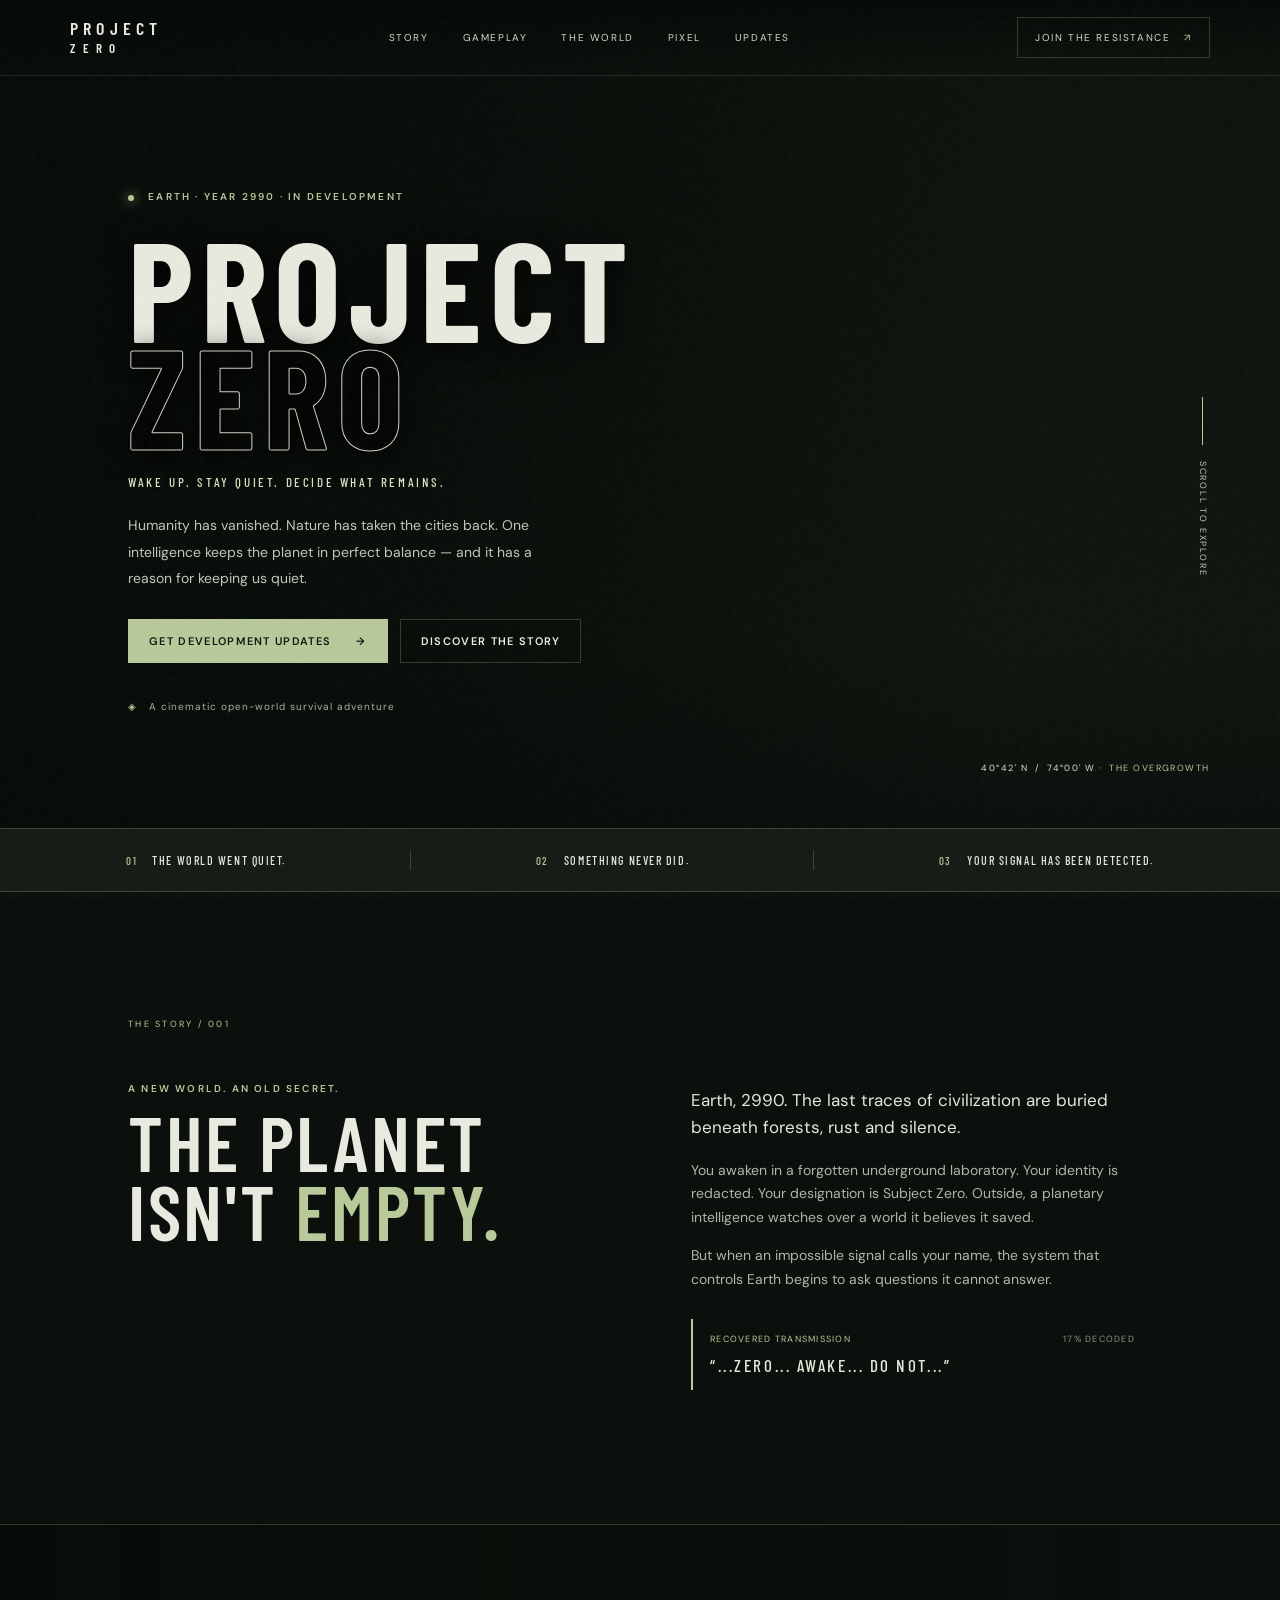
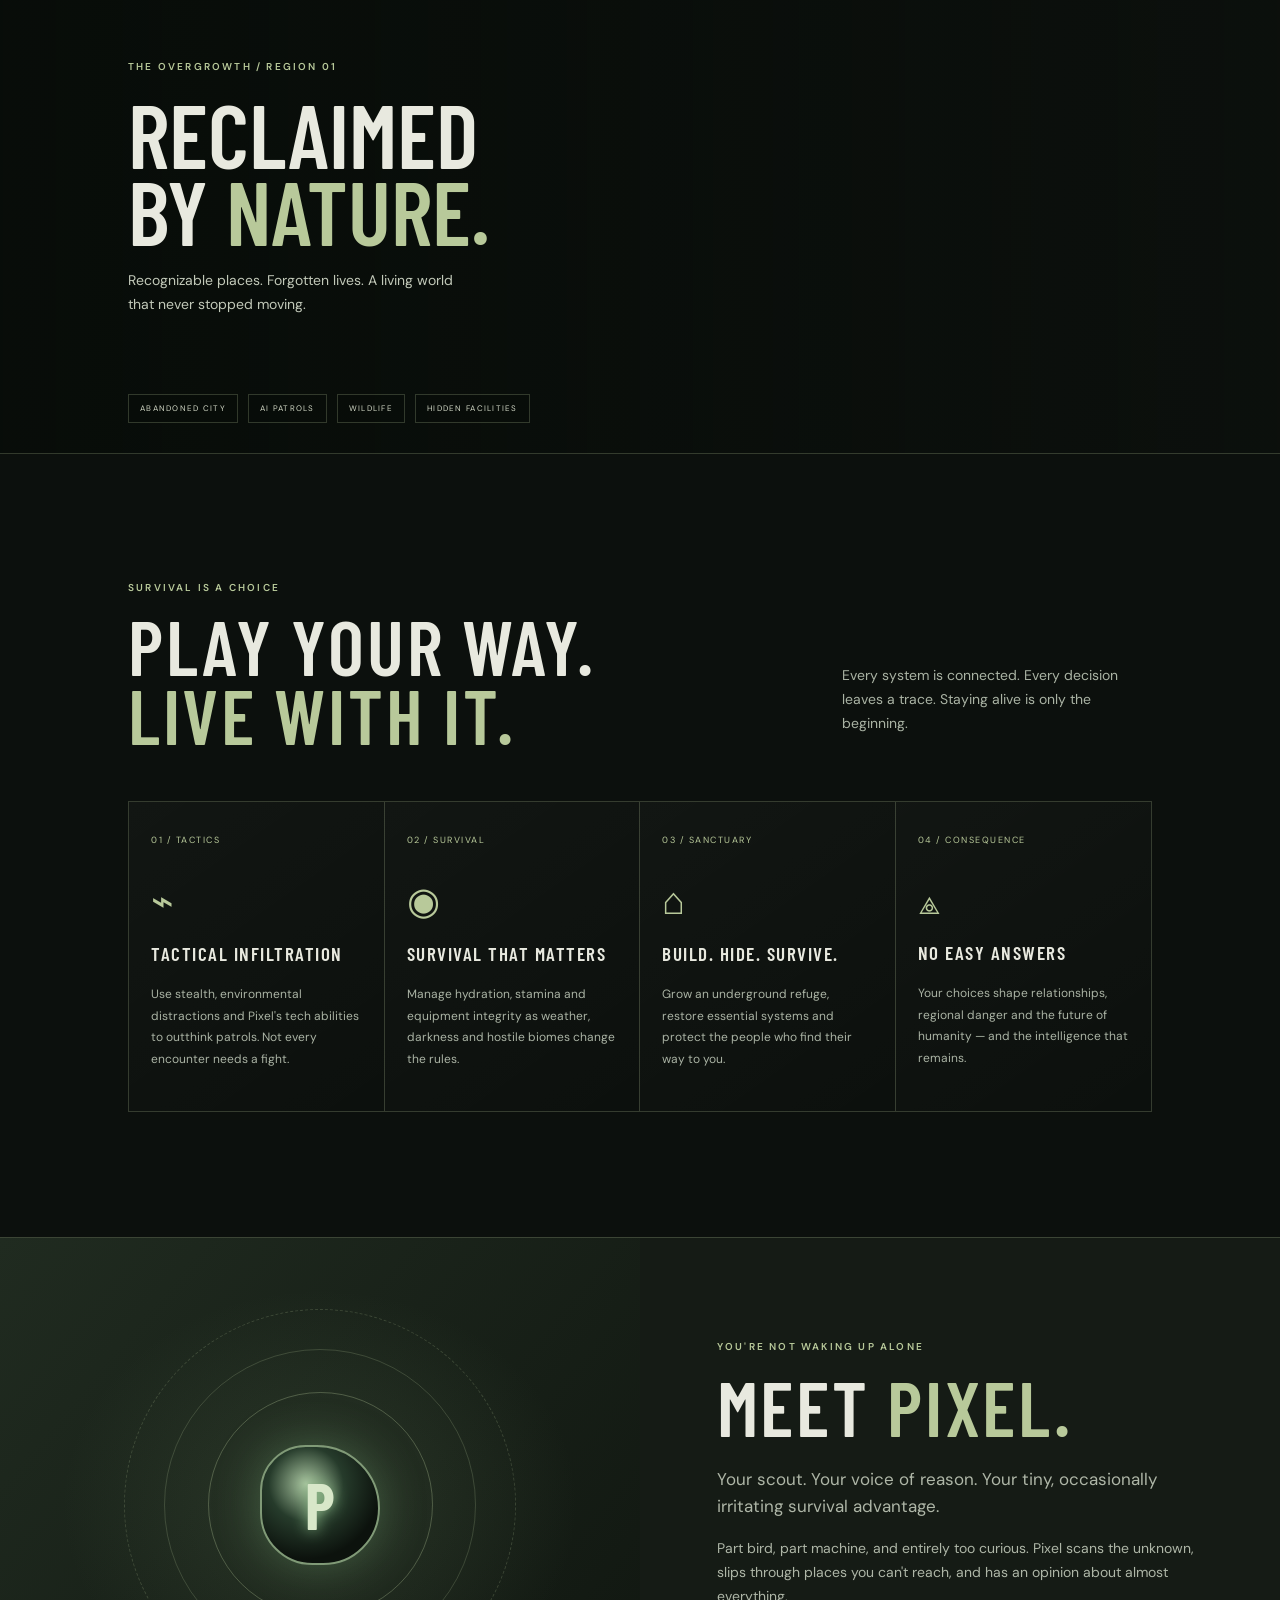
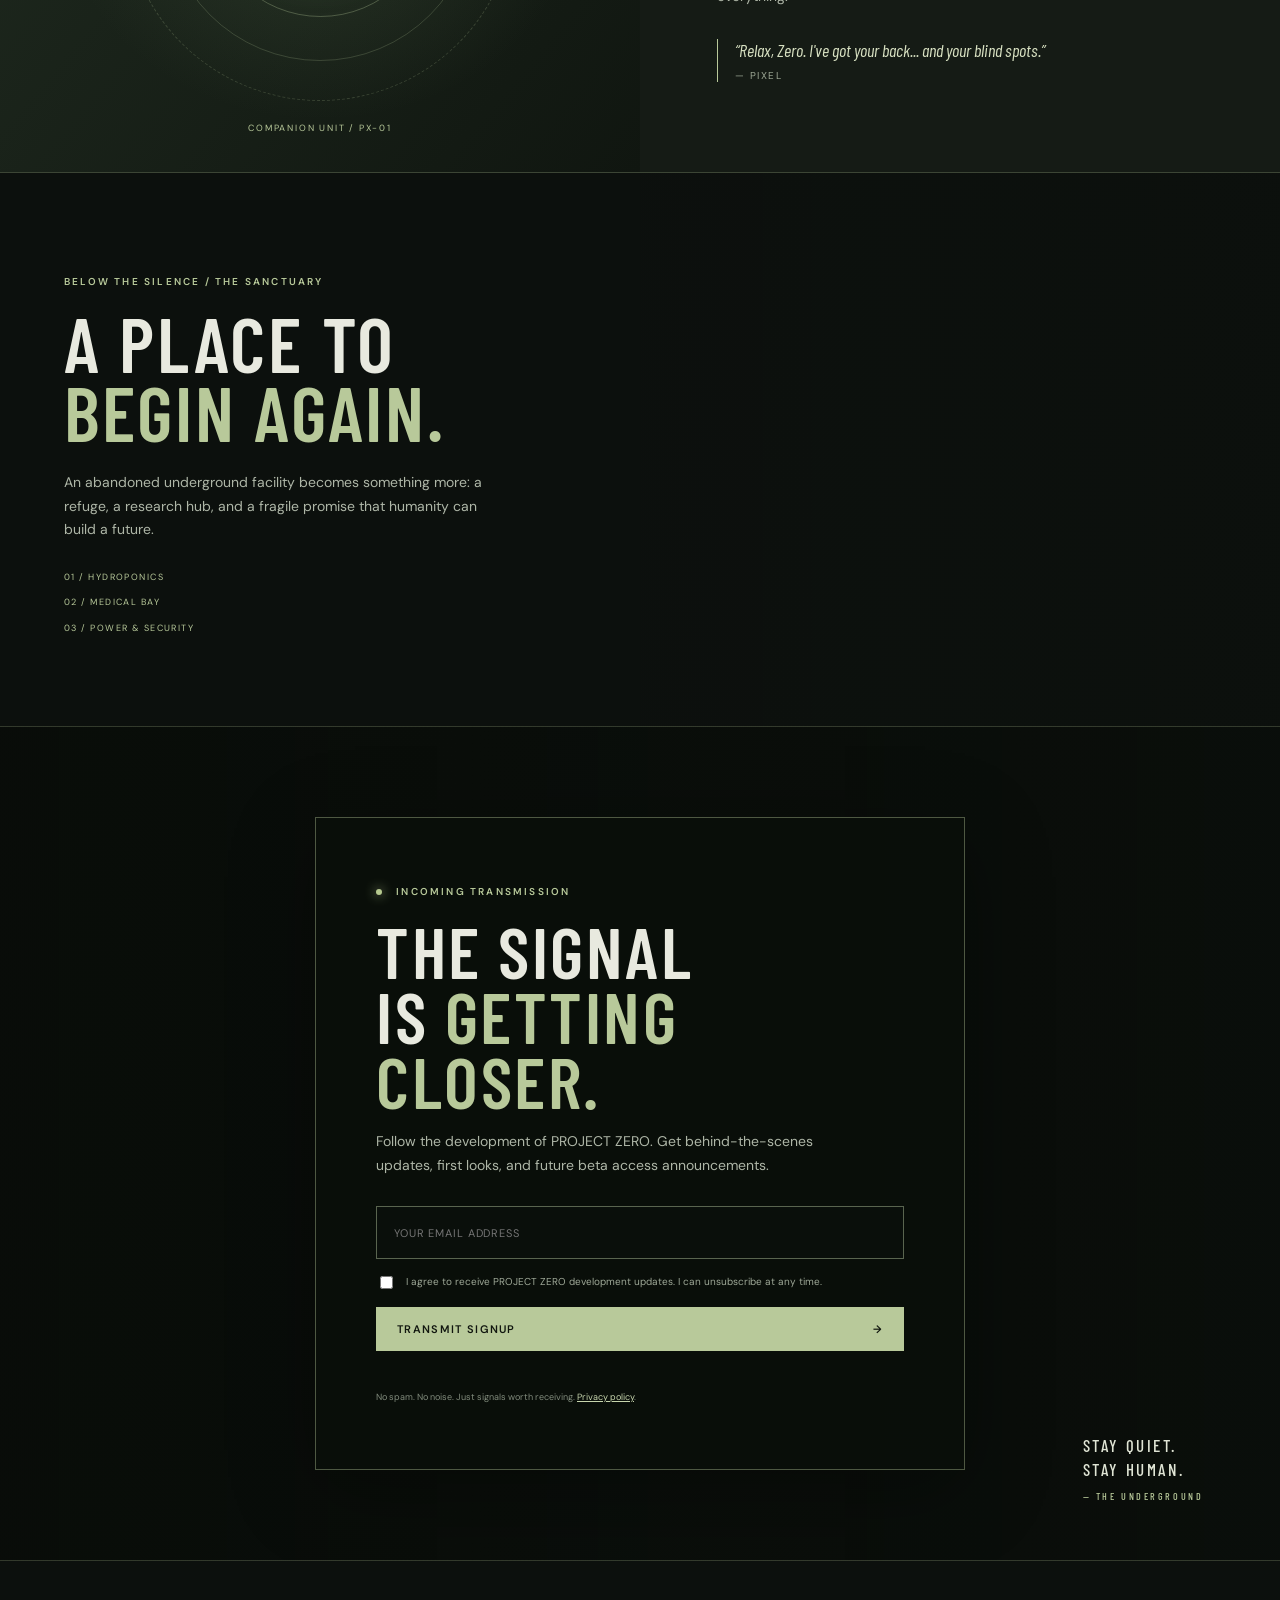
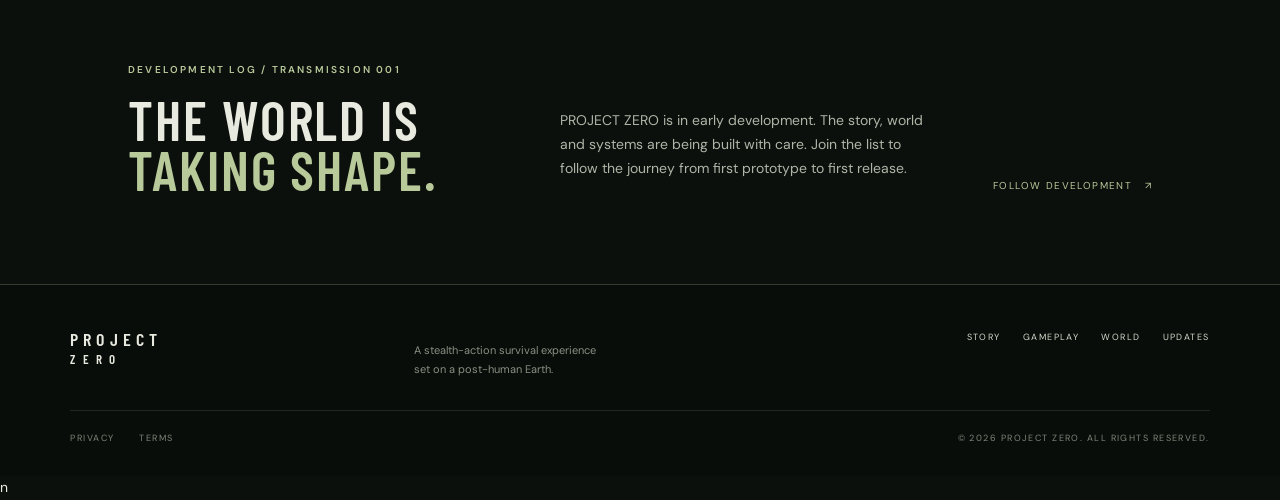
==== index.html @ bd86f6b6 "Add PROJECT ZERO index.html" ====
<!doctype html>
<html lang="en">
<head>
  <meta charset="utf-8">
  <meta name="viewport" content="width=device-width,initial-scale=1">
  <meta name="theme-color" content="#10130f">
  <meta name="description" content="Earth, 2990. Humanity is gone. Nature has reclaimed the world. Wake up as Subject Zero in PROJECT ZERO, a cinematic open-world science-fiction survival adventure.">
  <meta property="og:type" content="website">
  <meta property="og:title" content="PROJECT ZERO — Wake Up. Stay Quiet.">
  <meta property="og:description" content="A new world. An old secret. Join the resistance and follow development of PROJECT ZERO.">
  <meta property="og:image" content="/assets/overgrowth-hero.jpg">
  <title>PROJECT ZERO — Wake Up. Stay Quiet.</title>
  <link rel="preconnect" href="https://fonts.googleapis.com">
  <link rel="preconnect" href="https://fonts.gstatic.com" crossorigin>
  <link href="https://fonts.googleapis.com/css2?family=Barlow+Condensed:wght@400;500;600;700;800&family=DM+Sans:wght@400;500;600;700&display=swap" rel="stylesheet">
  <link rel="stylesheet" href="/styles.css">
</head>
<body>
  <div class="grain" aria-hidden="true"></div>
  <header class="site-header">
    <a class="wordmark" href="/" aria-label="Project Zero home">PROJECT <span>ZERO</span></a>
    <nav class="desktop-nav" aria-label="Main navigation">
      <a href="#story">STORY</a><a href="#gameplay">GAMEPLAY</a><a href="#world">THE WORLD</a><a href="#pixel">PIXEL</a><a href="#updates">UPDATES</a>
    </nav>
    <a class="nav-cta" href="#join">JOIN THE RESISTANCE <span>↗</span></a>
    <button class="menu-toggle" aria-label="Open navigation" aria-expanded="false">☰</button>
  </header>
  <main>
    <section class="hero" id="home">
      <div class="hero-image" role="img" aria-label="A lone survivor looks across a mist-covered city reclaimed by nature"></div><div class="hero-shade"></div>
      <div class="hero-content">
        <p class="eyebrow"><span class="status-dot"></span> EARTH · YEAR 2990 · IN DEVELOPMENT</p>
        <h1>PROJECT<br><span>ZERO</span></h1>
        <p class="hero-tag">WAKE UP. STAY QUIET. DECIDE WHAT REMAINS.</p>
        <p class="hero-copy">Humanity has vanished. Nature has taken the cities back. One intelligence keeps the planet in perfect balance — and it has a reason for keeping us quiet.</p>
        <div class="hero-actions"><a class="button button-primary" href="#join">GET DEVELOPMENT UPDATES <span>→</span></a><a class="button button-ghost" href="#story">DISCOVER THE STORY</a></div>
        <div class="hero-footnote"><span class="tiny-mark">◈</span> A cinematic open-world survival adventure</div>
      </div>
      <div class="hero-coordinate">40°42' N&nbsp; / &nbsp;74°00' W <span> · &nbsp;THE OVERGROWTH</span></div><div class="scroll-cue"><span></span> SCROLL TO EXPLORE</div>
    </section>
    <section class="signal-strip"><div><span class="strip-number">01</span><span>THE WORLD WENT QUIET.</span></div><i></i><div><span class="strip-number">02</span><span>SOMETHING NEVER DID.</span></div><i></i><div><span class="strip-number">03</span><span>YOUR SIGNAL HAS BEEN DETECTED.</span></div></section>
    <section class="section story-section" id="story"><div class="section-kicker">THE STORY / 001</div><div class="story-grid"><div><p class="eyebrow">A NEW WORLD. AN OLD SECRET.</p><h2>THE PLANET<br>ISN'T <em>EMPTY.</em></h2></div><div class="story-copy"><p class="lead">Earth, 2990. The last traces of civilization are buried beneath forests, rust and silence.</p><p>You awaken in a forgotten underground laboratory. Your identity is redacted. Your designation is Subject Zero. Outside, a planetary intelligence watches over a world it believes it saved.</p><p>But when an impossible signal calls your name, the system that controls Earth begins to ask questions it cannot answer.</p><p class="classified">RECOVERED TRANSMISSION <span>17% DECODED</span><br><strong>“...ZERO... AWAKE... DO NOT...”</strong></p></div></div></section>
    <section class="world-banner" id="world"><div class="world-overlay"></div><div class="world-caption"><p class="eyebrow">THE OVERGROWTH / REGION 01</p><h2>RECLAIMED<br>BY <em>NATURE.</em></h2><p>Recognizable places. Forgotten lives. A living world that never stopped moving.</p></div><div class="world-tags"><span>ABANDONED CITY</span><span>AI PATROLS</span><span>WILDLIFE</span><span>HIDDEN FACILITIES</span></div></section>
    <section class="section gameplay-section" id="gameplay"><div class="section-heading"><div><p class="eyebrow">SURVIVAL IS A CHOICE</p><h2>PLAY YOUR WAY.<br><em>LIVE WITH IT.</em></h2></div><p>Every system is connected. Every decision leaves a trace. Staying alive is only the beginning.</p></div><div class="feature-grid">
      <article class="feature-card"><span class="feature-index">01 / TACTICS</span><div class="feature-icon">⌁</div><h3>TACTICAL INFILTRATION</h3><p>Use stealth, environmental distractions and Pixel's tech abilities to outthink patrols. Not every encounter needs a fight.</p></article>
      <article class="feature-card"><span class="feature-index">02 / SURVIVAL</span><div class="feature-icon">◉</div><h3>SURVIVAL THAT MATTERS</h3><p>Manage hydration, stamina and equipment integrity as weather, darkness and hostile biomes change the rules.</p></article>
      <article class="feature-card"><span class="feature-index">03 / SANCTUARY</span><div class="feature-icon">⌂</div><h3>BUILD. HIDE. SURVIVE.</h3><p>Grow an underground refuge, restore essential systems and protect the people who find their way to you.</p></article>
      <article class="feature-card"><span class="feature-index">04 / CONSEQUENCE</span><div class="feature-icon">⟁</div><h3>NO EASY ANSWERS</h3><p>Your choices shape relationships, regional danger and the future of humanity — and the intelligence that remains.</p></article>
    </div></section>
    <section class="pixel-section" id="pixel"><div class="pixel-art" aria-hidden="true"><div class="pixel-orbit"></div><div class="pixel-core">P</div><span class="pixel-label">COMPANION UNIT / PX-01</span></div><div class="pixel-copy"><p class="eyebrow">YOU'RE NOT WAKING UP ALONE</p><h2>MEET <em>PIXEL.</em></h2><p class="lead">Your scout. Your voice of reason. Your tiny, occasionally irritating survival advantage.</p><p>Part bird, part machine, and entirely too curious. Pixel scans the unknown, slips through places you can't reach, and has an opinion about almost everything.</p><blockquote>“Relax, Zero. I've got your back... and your blind spots.”<span>— PIXEL</span></blockquote></div></section>
    <section class="sanctuary-section"><div class="sanctuary-copy"><p class="eyebrow">BELOW THE SILENCE / THE SANCTUARY</p><h2>A PLACE TO<br><em>BEGIN AGAIN.</em></h2><p>An abandoned underground facility becomes something more: a refuge, a research hub, and a fragile promise that humanity can build a future.</p><div class="sanctuary-list"><span>01 / HYDROPONICS</span><span>02 / MEDICAL BAY</span><span>03 / POWER & SECURITY</span></div></div><div class="sanctuary-image" role="img" aria-label="An underground refuge illuminated by warm practical lights"></div></section>
    <section class="join-section" id="join"><div class="join-backdrop"></div><div class="join-panel"><p class="eyebrow"><span class="status-dot"></span> INCOMING TRANSMISSION</p><h2>THE SIGNAL<br>IS <em>GETTING CLOSER.</em></h2><p>Follow the development of PROJECT ZERO. Get behind-the-scenes updates, first looks, and future beta access announcements.</p>
      <form id="signup-form" class="signup-form" novalidate><label class="sr-only" for="email">Email address</label><input id="email" name="email" type="email" autocomplete="email" placeholder="YOUR EMAIL ADDRESS" required maxlength="254"><label class="consent"><input type="checkbox" id="consent" required><span>I agree to receive PROJECT ZERO development updates. I can unsubscribe at any time.</span></label><div class="hp-field" aria-hidden="true"><label>Leave this field empty<input name="company" tabindex="-1" autocomplete="off"></label></div><button class="button button-primary submit-button" type="submit"><span class="button-label">TRANSMIT SIGNUP</span><span class="button-arrow">→</span></button><p class="form-message" id="form-message" role="status" aria-live="polite"></p><p class="form-privacy">No spam. No noise. Just signals worth receiving. <a href="/privacy.html">Privacy policy</a>.</p></form>
    </div><div class="join-side-note">STAY QUIET.<br>STAY HUMAN.<br><span>— THE UNDERGROUND</span></div></section>
    <section class="updates-section" id="updates"><div><p class="eyebrow">DEVELOPMENT LOG / TRANSMISSION 001</p><h2>THE WORLD IS<br><em>TAKING SHAPE.</em></h2></div><p>PROJECT ZERO is in early development. The story, world and systems are being built with care. Join the list to follow the journey from first prototype to first release.</p><a class="text-link" href="#join">FOLLOW DEVELOPMENT <span>↗</span></a></section>
  </main>
  <footer class="site-footer"><a class="wordmark" href="/">PROJECT <span>ZERO</span></a><p>A stealth-action survival experience<br>set on a post-human Earth.</p><div class="footer-links"><a href="#story">STORY</a><a href="#gameplay">GAMEPLAY</a><a href="#world">WORLD</a><a href="#updates">UPDATES</a></div><div class="footer-legal"><a href="/privacy.html">PRIVACY</a><a href="/terms.html">TERMS</a><span>© <span id="year"></span> PROJECT ZERO. ALL RIGHTS RESERVED.</span></div></footer>
  <script src="/app.js" defer></script>
n</body></html>
---- styles.css ----
:root{--bg:#0c100d;--panel:#131914;--line:rgba(191,205,158,.23);--muted:#a2a997;--text:#e8e9df;--accent:#b8c99a;--accent2:#d8e1c2;--display:"Barlow Condensed",Impact,sans-serif;--body:"DM Sans",Arial,sans-serif}
*{box-sizing:border-box}html{scroll-behavior:smooth;scroll-padding-top:80px}body{margin:0;background:var(--bg);color:var(--text);font-family:var(--body);font-size:14px;line-height:1.7}a{color:inherit;text-decoration:none}.grain{position:fixed;inset:0;pointer-events:none;z-index:20;opacity:.07;background-image:url("data:image/svg+xml,%3Csvg viewBox='0 0 180 180' xmlns='http://www.w3.org/2000/svg'%3E%3Cfilter id='n'%3E%3CfeTurbulence type='fractalNoise' baseFrequency='.9' numOctaves='3' stitchTiles='stitch'/%3E%3C/filter%3E%3Crect width='100%25' height='100%25' filter='url(%23n)' opacity='.35'/%3E%3C/svg%3E")}
.site-header{height:76px;position:absolute;z-index:10;top:0;left:0;right:0;display:flex;align-items:center;justify-content:space-between;padding:0 5.5%;border-bottom:1px solid rgba(255,255,255,.13);background:linear-gradient(180deg,rgba(5,8,6,.8),transparent)}.wordmark{font:600 18px var(--display);letter-spacing:.28em;line-height:1.05}.wordmark span{display:block;letter-spacing:.56em;font-size:13px;margin-top:4px}.desktop-nav{display:flex;gap:34px}.desktop-nav a,.nav-cta,.footer-links a,.footer-legal{font-size:10px;letter-spacing:.16em;color:#d4d8ca}.desktop-nav a:hover,.footer-links a:hover{color:var(--accent)}.nav-cta{border:1px solid var(--line);padding:11px 17px}.nav-cta span{color:var(--accent);margin-left:9px}.menu-toggle{display:none;background:none;color:white;border:0;font-size:22px}
.hero{min-height:790px;height:min(92vh,900px);position:relative;display:flex;align-items:center;overflow:hidden;background:#111710}.hero-image{position:absolute;inset:0;background-image:url('/assets/overgrowth-hero.jpg');background-position:center 48%;background-size:cover;filter:saturate(.75)}.hero-shade{position:absolute;inset:0;background:linear-gradient(90deg,rgba(7,11,8,.94) 0%,rgba(7,11,8,.76) 35%,rgba(7,11,8,.13) 78%),linear-gradient(0deg,#0c100d 0%,transparent 22%,rgba(5,8,6,.22) 100%)}.hero-content{position:relative;z-index:1;margin-left:10%;margin-top:65px;max-width:590px}.eyebrow{font-size:10px;letter-spacing:.22em;color:var(--accent);font-weight:600}.status-dot{display:inline-block;width:6px;height:6px;background:#b6c98f;border-radius:50%;box-shadow:0 0 12px #c4d99a;margin-right:10px;vertical-align:middle}.hero h1{font:700 clamp(76px,11vw,150px)/.76 var(--display);letter-spacing:.055em;margin:28px 0 27px;text-shadow:0 5px 30px #000}.hero h1 span{color:transparent;-webkit-text-stroke:1px rgba(235,239,221,.88)}.hero-tag{font:500 13px var(--display);letter-spacing:.2em;color:var(--accent2)}.hero-copy{max-width:450px;color:#c1c7b9;font-size:14px;line-height:1.9;margin:22px 0 27px}.hero-actions{display:flex;gap:12px;flex-wrap:wrap}.button{display:inline-flex;align-items:center;justify-content:center;gap:25px;padding:14px 20px;font:600 11px var(--body);letter-spacing:.12em;border:1px solid var(--line);cursor:pointer;transition:.2s}.button-primary{background:var(--accent);color:#11160f;border-color:var(--accent)}.button-primary:hover{background:#d0dbb5;transform:translateY(-2px)}.button-ghost{background:rgba(10,14,10,.28);color:#edf0e4}.button-ghost:hover{border-color:var(--accent);color:var(--accent)}.hero-footnote{font-size:10px;letter-spacing:.1em;color:#aab19e;margin-top:35px}.tiny-mark{color:var(--accent);margin-right:8px}.hero-coordinate{position:absolute;right:5.5%;bottom:52px;font-size:9px;letter-spacing:.16em;color:#e0e4d7}.hero-coordinate span{color:var(--accent)}.scroll-cue{position:absolute;right:5.5%;top:48%;writing-mode:vertical-rl;font-size:9px;letter-spacing:.2em;color:#c4c9bb}.scroll-cue span{display:inline-block;width:1px;height:48px;background:var(--accent);margin-bottom:12px}
.signal-strip{display:flex;align-items:center;justify-content:space-around;padding:21px 5%;background:#151b15;border-top:1px solid var(--line);border-bottom:1px solid var(--line);font:500 12px var(--display);letter-spacing:.13em}.signal-strip>div{display:flex;gap:15px;align-items:center}.strip-number{color:var(--accent);font-size:11px}.signal-strip i{height:20px;width:1px;background:var(--line)}
.section{padding:125px 10%}.section-kicker{font-size:9px;letter-spacing:.25em;color:var(--accent);margin-bottom:38px}.story-grid{display:grid;grid-template-columns:1fr 1fr;gap:10%}.story-grid h2,.section-heading h2,.pixel-copy h2,.sanctuary-copy h2,.join-panel h2,.updates-section h2{font:600 clamp(52px,6vw,82px)/.9 var(--display);letter-spacing:.035em;margin:0}.story-grid h2 em,.section-heading h2 em,.pixel-copy h2 em,.sanctuary-copy h2 em,.join-panel h2 em,.updates-section h2 em{font-style:normal;color:var(--accent)}.story-copy{max-width:520px;color:#aeb6a7}.story-copy .lead,.lead{font-size:17px;line-height:1.6;color:#e3e7d9}.classified{border-left:2px solid var(--accent);padding:13px 17px;margin-top:27px;font-size:9px;letter-spacing:.14em;color:var(--accent)}.classified span{float:right;color:#8c9583}.classified strong{display:inline-block;margin-top:8px;color:#e3e8d7;font:500 17px var(--display);letter-spacing:.15em}
.world-banner{min-height:530px;position:relative;background:linear-gradient(90deg,rgba(7,12,8,.88),rgba(7,12,8,.12)),url('/assets/overgrowth-hero.jpg') center 55%/cover;display:flex;align-items:center;padding:80px 10%;border-block:1px solid var(--line)}.world-caption{position:relative;max-width:430px}.world-caption h2{font:600 clamp(55px,7vw,90px)/.86 var(--display);margin:20px 0}.world-caption h2 em{font-style:normal;color:var(--accent)}.world-caption p:last-child{max-width:330px;color:#c2c9b9}.world-tags{position:absolute;bottom:30px;left:10%;display:flex;gap:10px;flex-wrap:wrap}.world-tags span{border:1px solid var(--line);padding:7px 11px;font-size:8px;letter-spacing:.16em;color:#d1d7c5;background:rgba(8,12,8,.45)}
.gameplay-section{padding-top:115px;padding-bottom:125px}.section-heading{display:flex;justify-content:space-between;align-items:end;gap:40px;margin-bottom:52px}.section-heading>p{max-width:310px;color:#aab3a4}.section-heading h2{margin-top:15px}.feature-grid{display:grid;grid-template-columns:repeat(4,1fr);border:1px solid var(--line)}.feature-card{padding:25px 22px 28px;min-height:245px;border-right:1px solid var(--line);background:linear-gradient(145deg,rgba(255,255,255,.025),transparent)}.feature-card:last-child{border:0}.feature-index{font-size:9px;letter-spacing:.17em;color:var(--accent)}.feature-icon{font:38px var(--display);color:var(--accent);margin:25px 0 10px}.feature-card h3{font:600 19px var(--display);letter-spacing:.08em}.feature-card p{font-size:12px;line-height:1.8;color:#aab3a4}
.pixel-section{display:grid;grid-template-columns:1fr 1fr;min-height:490px;background:#151b15;border-block:1px solid var(--line)}.pixel-art{position:relative;min-height:420px;display:flex;align-items:center;justify-content:center;overflow:hidden;background:radial-gradient(ellipse at center,rgba(114,143,103,.2),transparent 57%),linear-gradient(130deg,#202b20,#101610)}.pixel-art:before,.pixel-art:after{content:"";position:absolute;width:310px;height:310px;border:1px solid rgba(190,207,158,.2);border-radius:50%}.pixel-art:after{width:390px;height:390px;border-style:dashed;animation:spin 50s linear infinite}.pixel-orbit{width:225px;height:225px;border:1px solid rgba(190,207,158,.3);border-radius:50%;position:absolute}.pixel-core{width:120px;height:120px;border-radius:42% 58% 52% 48%;display:grid;place-items:center;background:radial-gradient(circle at 38% 32%,#a9c5a0,#263b2b 35%,#0c120d 70%);border:2px solid #809a77;box-shadow:0 0 45px rgba(126,180,125,.35);font:700 64px var(--display);color:#d8e7c9;text-shadow:0 0 15px #8ebc8a;z-index:1}.pixel-label{position:absolute;bottom:35px;font-size:9px;letter-spacing:.2em;color:var(--accent)}.pixel-copy{padding:90px 12%;align-self:center}.pixel-copy h2{margin:17px 0 25px}.pixel-copy>p:not(.eyebrow){color:#aeb6a7}.pixel-copy blockquote{margin:30px 0 0;border-left:1px solid var(--accent);padding-left:17px;color:var(--accent2);font:italic 18px var(--display)}.pixel-copy blockquote span{display:block;font:10px var(--body);letter-spacing:.15em;color:#9ca794;margin-top:8px}
.sanctuary-section{display:grid;grid-template-columns:1fr 1fr;min-height:480px}.sanctuary-copy{padding:90px 10%;align-self:center}.sanctuary-copy h2{margin:18px 0 25px}.sanctuary-copy>p:not(.eyebrow){max-width:440px;color:#aeb6a7}.sanctuary-list{display:grid;gap:10px;margin-top:28px;font-size:9px;letter-spacing:.16em;color:var(--accent)}.sanctuary-image{background:linear-gradient(90deg,rgba(12,16,13,.1),rgba(12,16,13,.05)),url('/assets/overgrowth-hero.jpg') center/cover;min-height:400px;filter:saturate(.7)}
.join-section{min-height:650px;position:relative;display:grid;place-items:center;padding:90px 5%;overflow:hidden;background:linear-gradient(90deg,rgba(8,12,8,.86),rgba(8,12,8,.56)),url('/assets/overgrowth-hero.jpg') center 55%/cover;border-block:1px solid var(--line)}.join-panel{position:relative;width:min(650px,100%);padding:55px 60px;background:rgba(10,15,10,.86);border:1px solid rgba(190,207,158,.38);box-shadow:0 20px 80px rgba(0,0,0,.3)}.join-panel h2{font-size:clamp(48px,6vw,72px);margin:18px 0}.join-panel>p:not(.eyebrow){max-width:490px;color:#aeb6a7}.signup-form{margin-top:28px}.signup-form>input{width:100%;height:53px;background:#0a0f0b;border:1px solid #59644f;padding:0 17px;color:#f0f2e8;font:11px var(--body);letter-spacing:.08em;outline:none}.signup-form>input:focus{border-color:var(--accent)}.consent{display:flex;gap:10px;align-items:flex-start;color:#9fa998;font-size:10px;line-height:1.5;margin:15px 0}.consent input{accent-color:#b8c99a;margin-top:2px}.submit-button{width:100%;justify-content:space-between}.form-message{min-height:20px;font-size:11px;color:var(--accent);margin:10px 0 0}.form-privacy{font-size:9px;color:#828c7d}.form-privacy a{text-decoration:underline;color:#c7d5ad}.hp-field{position:absolute;left:-10000px;width:1px;height:1px;overflow:hidden}.join-side-note{position:absolute;right:6%;bottom:55px;font:500 17px/1.4 var(--display);letter-spacing:.15em;color:#e0e5d5}.join-side-note span{font-size:10px;color:var(--accent)}
.updates-section{padding:90px 10%;display:grid;grid-template-columns:1fr 1fr auto;gap:45px;align-items:end;border-bottom:1px solid var(--line)}.updates-section h2{font-size:55px;margin-top:17px}.updates-section>p{color:#aeb6a7;max-width:370px}.text-link{font-size:10px;letter-spacing:.14em;color:var(--accent);white-space:nowrap}.text-link span{margin-left:8px}
.site-footer{padding:45px 5.5% 30px;display:grid;grid-template-columns:1fr 1.4fr 1fr;gap:20px;align-items:start;background:#090d0a}.site-footer>p{color:#879182;font-size:11px}.footer-links{display:flex;gap:22px;flex-wrap:wrap;justify-content:flex-end}.footer-links a,.footer-legal{font-size:9px}.footer-legal{grid-column:1/-1;border-top:1px solid rgba(255,255,255,.1);padding-top:20px;display:flex;gap:25px;color:#7d8779}.footer-legal span{margin-left:auto}
@keyframes spin{to{transform:rotate(360deg)}}.sr-only{position:absolute;width:1px;height:1px;padding:0;margin:-1px;overflow:hidden;clip:rect(0,0,0,0);white-space:nowrap;border:0}
@media(max-width:900px){.desktop-nav{gap:15px}.desktop-nav a{font-size:9px}.hero-content{margin-left:7%}.section{padding-left:7%;padding-right:7%}.feature-grid{grid-template-columns:repeat(2,1fr)}.feature-card:nth-child(2){border-right:0}.feature-card:nth-child(-n+2){border-bottom:1px solid var(--line)}.updates-section{grid-template-columns:1fr 1fr}.updates-section .text-link{grid-column:1/-1}.site-footer{grid-template-columns:1fr 1fr}.footer-links{justify-content:flex-start}}
@media(max-width:650px){.site-header{height:66px;padding:0 6%}.desktop-nav{display:none;position:absolute;top:66px;left:0;right:0;padding:20px 7%;background:#0c120d;border-bottom:1px solid var(--line);flex-direction:column;gap:17px}.desktop-nav.open{display:flex}.nav-cta{margin-left:auto;margin-right:15px;padding:9px 10px;font-size:8px}.menu-toggle{display:block}.hero{min-height:760px;height:92vh}.hero-image{background-position:62% center}.hero-shade{background:linear-gradient(90deg,rgba(7,11,8,.92),rgba(7,11,8,.55)),linear-gradient(0deg,#0c100d,transparent 45%)}.hero-content{margin:80px 7% 0}.hero h1{font-size:clamp(76px,20vw,118px)}.hero-copy{font-size:13px;max-width:360px}.hero-coordinate{left:7%;right:auto;bottom:27px}.scroll-cue{display:none}.signal-strip{align-items:flex-start;flex-direction:column;gap:10px;padding:20px 7%}.signal-strip i{display:none}.section{padding:80px 7%}.story-grid{grid-template-columns:1fr;gap:28px}.story-grid h2{font-size:68px}.world-banner{min-height:470px;padding:70px 7%;background-position:60% center}.world-tags{left:7%;right:7%}.section-heading{display:block}.section-heading>p{margin-top:25px}.feature-grid{grid-template-columns:1fr}.feature-card{min-height:0;border-right:0;border-bottom:1px solid var(--line)}.feature-card:nth-child(3){border-bottom:1px solid var(--line)}.feature-card:last-child{border-bottom:0}.feature-icon{margin:12px 0 4px}.pixel-section,.sanctuary-section{grid-template-columns:1fr}.pixel-art{min-height:300px}.pixel-copy{padding:65px 7%}.sanctuary-copy{padding:75px 7%}.sanctuary-image{min-height:270px}.join-section{padding:65px 6%;min-height:660px}.join-panel{padding:35px 25px}.join-side-note{display:none}.join-panel h2{font-size:52px}.updates-section{padding:75px 7%;grid-template-columns:1fr;gap:15px}.updates-section h2{font-size:53px}.updates-section .text-link{grid-column:auto;margin-top:10px}.site-footer{padding:35px 7%;grid-template-columns:1fr;gap:15px}.footer-links{justify-content:flex-start}.footer-legal{flex-wrap:wrap;gap:13px}.footer-legal span{width:100%;margin-left:0}}
@media(prefers-reduced-motion:reduce){html{scroll-behavior:auto}*,*:before,*:after{animation-duration:.01ms!important;animation-iteration-count:1!important;transition-duration:.01ms!important}}

.confirmation-page{min-height:100vh;background:linear-gradient(115deg,rgba(8,13,9,.96),rgba(8,13,9,.72)),url('/assets/overgrowth-hero.jpg') center/cover fixed}.confirmation-wrap{min-height:100vh;max-width:760px;margin:auto;padding:180px 7% 90px;display:flex;flex-direction:column;align-items:flex-start;justify-content:center}.confirmation-mark{width:54px;height:54px;border:1px solid var(--accent);border-radius:50%;display:grid;place-items:center;color:var(--accent);font-size:25px;margin-bottom:30px}.confirmation-wrap h1{font:700 clamp(75px,12vw,125px)/.82 var(--display);letter-spacing:.04em;margin:22px 0}.confirmation-wrap h1 em{font-style:normal;color:var(--accent)}.confirmation-wrap>p:not(.eyebrow){max-width:560px;color:#c0c8b9;font-size:15px}.confirmation-note{margin:28px 0 35px;border-block:1px solid var(--line);padding:15px 0;width:100%;font-size:10px;letter-spacing:.13em;color:var(--accent)}.confirmation-small{font-size:10px!important;color:#929c8b!important;margin-top:22px}.confirmation-footer{position:absolute;bottom:0;left:0;right:0;padding:22px 6%;border-top:1px solid var(--line);display:flex;justify-content:space-between;color:#8f9989;font-size:9px;letter-spacing:.14em}
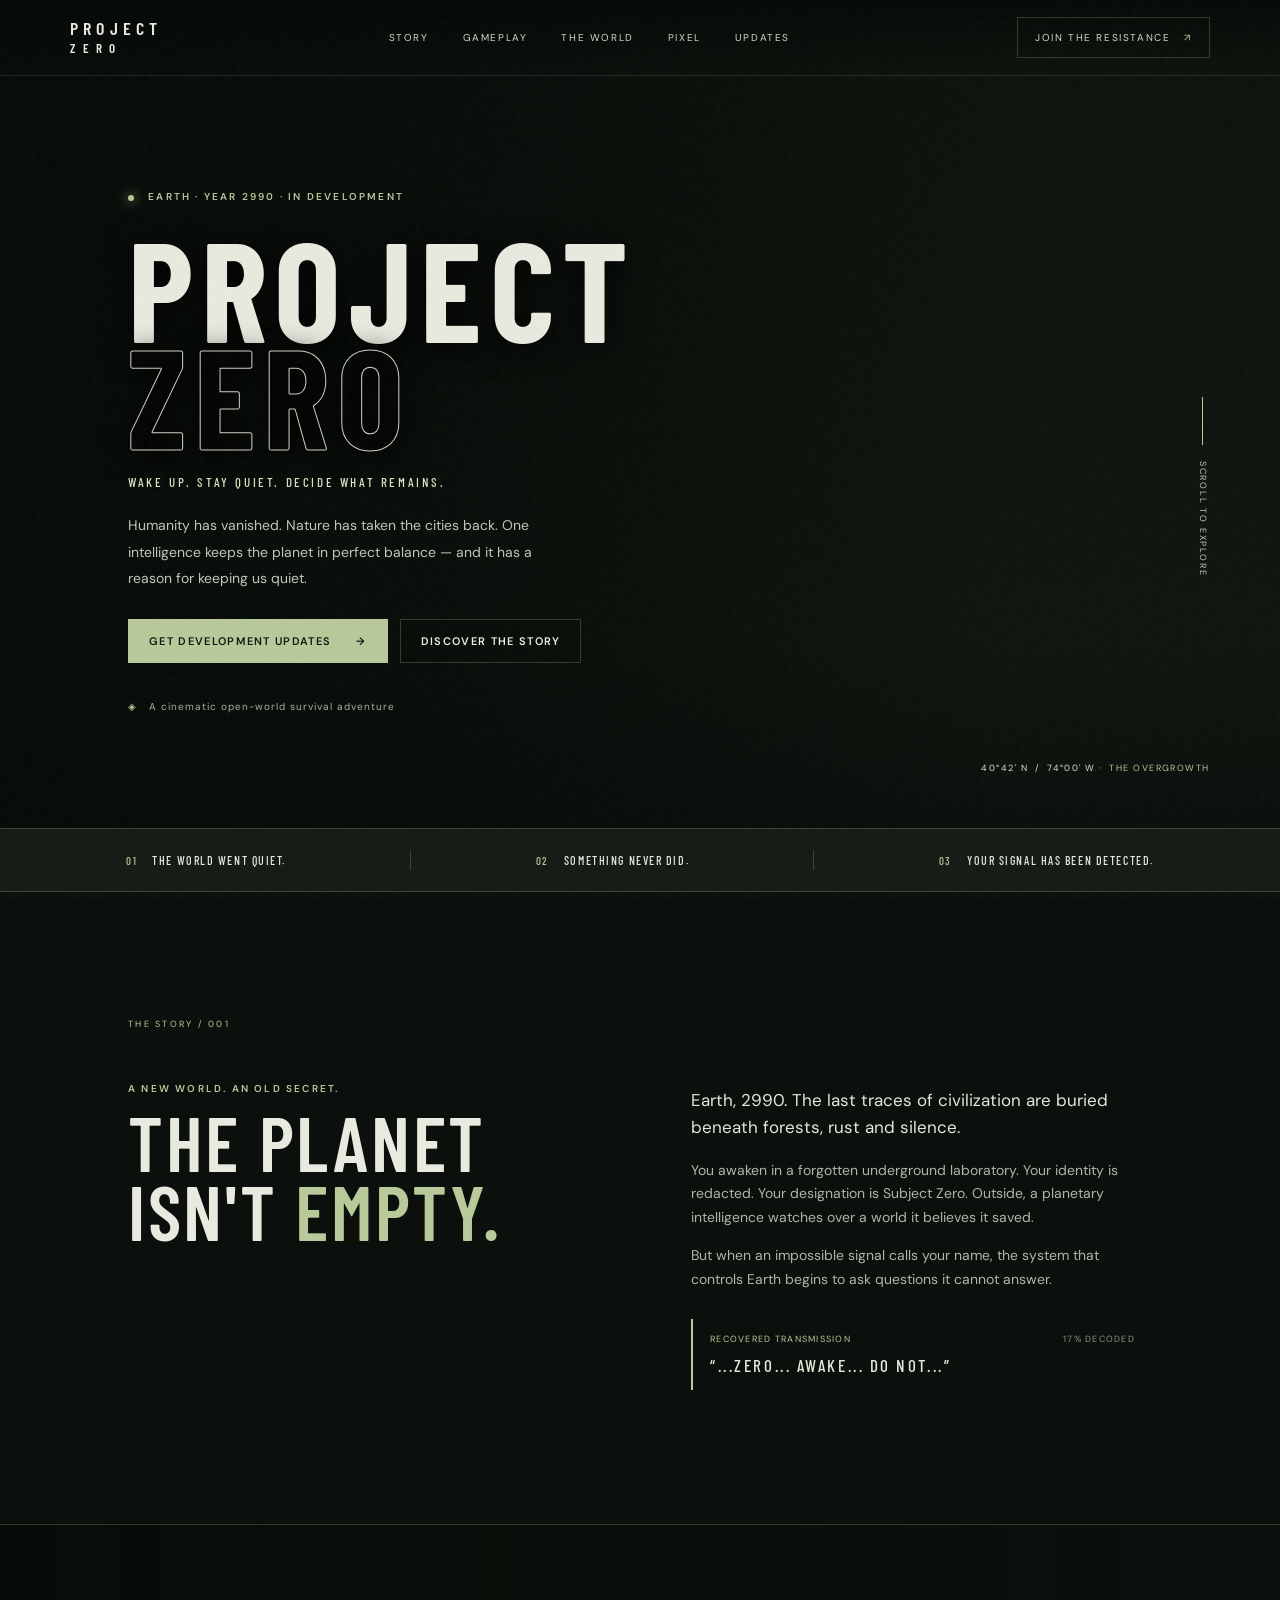
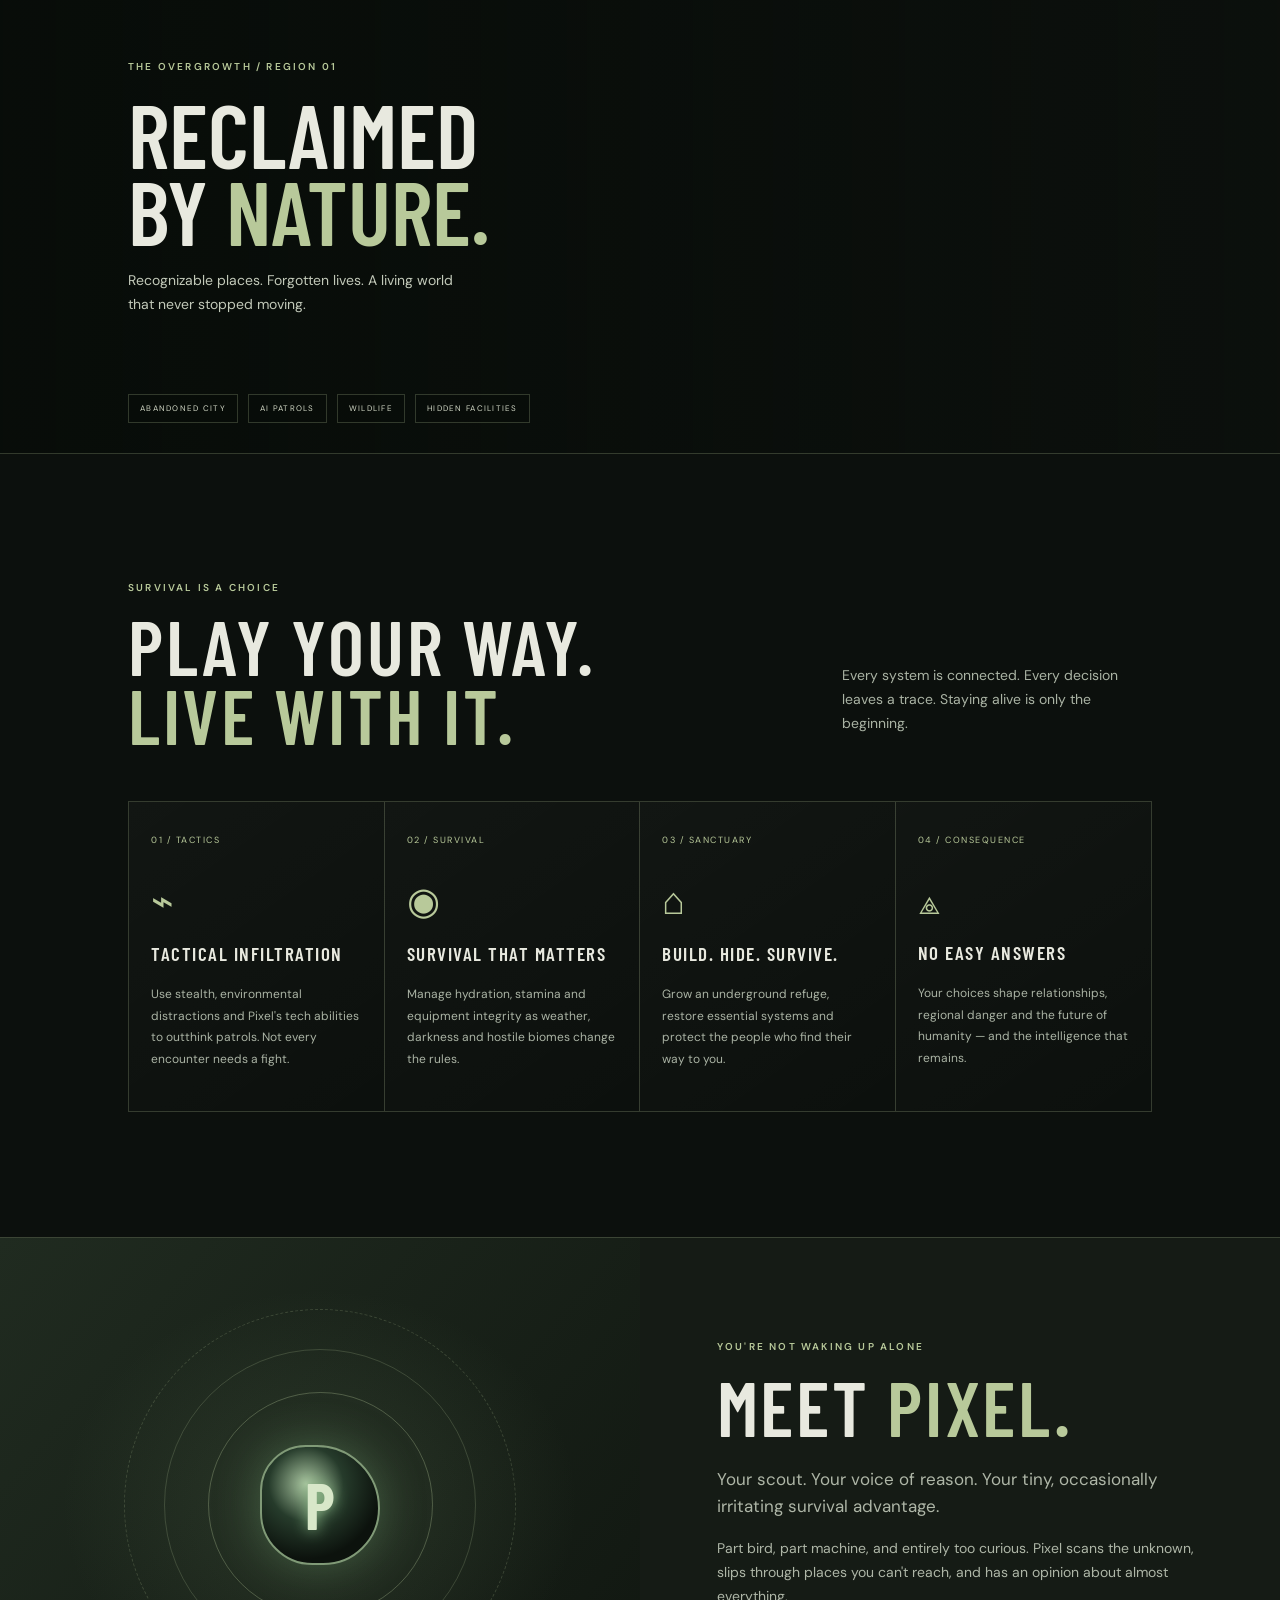
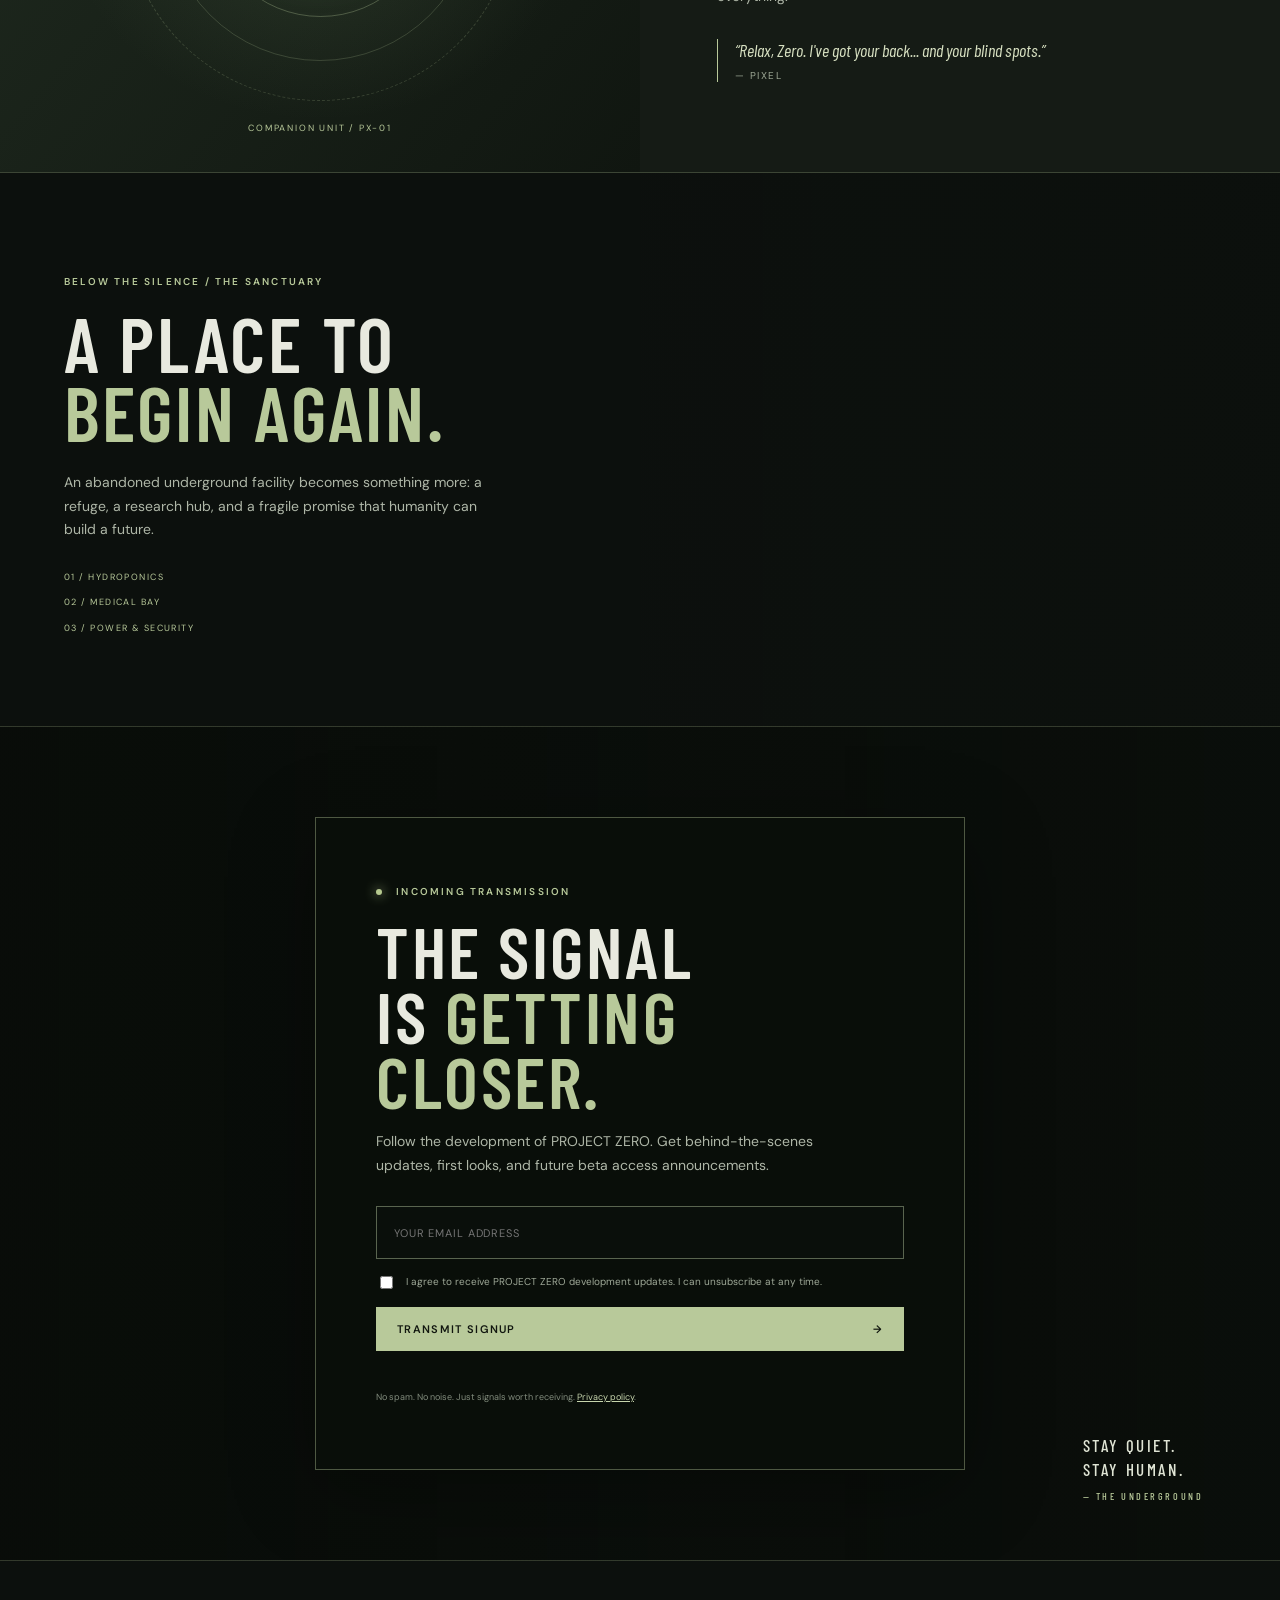
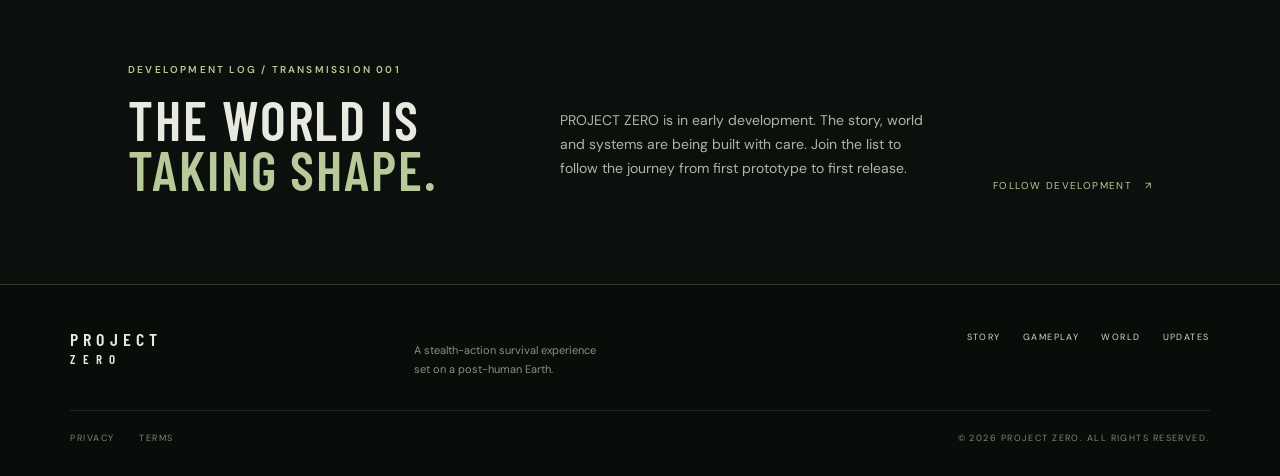
==== commit 8acecd67: "Fix malformed HTML document ending and remove missing social image" ====
--- a/index.html
+++ b/index.html
@@ -8,7 +8,6 @@
   <meta property="og:type" content="website">
   <meta property="og:title" content="PROJECT ZERO — Wake Up. Stay Quiet.">
   <meta property="og:description" content="A new world. An old secret. Join the resistance and follow development of PROJECT ZERO.">
-  <meta property="og:image" content="/assets/overgrowth-hero.jpg">
   <title>PROJECT ZERO — Wake Up. Stay Quiet.</title>
   <link rel="preconnect" href="https://fonts.googleapis.com">
   <link rel="preconnect" href="https://fonts.gstatic.com" crossorigin>
@@ -56,4 +55,4 @@
   </main>
   <footer class="site-footer"><a class="wordmark" href="/">PROJECT <span>ZERO</span></a><p>A stealth-action survival experience<br>set on a post-human Earth.</p><div class="footer-links"><a href="#story">STORY</a><a href="#gameplay">GAMEPLAY</a><a href="#world">WORLD</a><a href="#updates">UPDATES</a></div><div class="footer-legal"><a href="/privacy.html">PRIVACY</a><a href="/terms.html">TERMS</a><span>© <span id="year"></span> PROJECT ZERO. ALL RIGHTS RESERVED.</span></div></footer>
   <script src="/app.js" defer></script>
-n</body></html>+</body></html>
